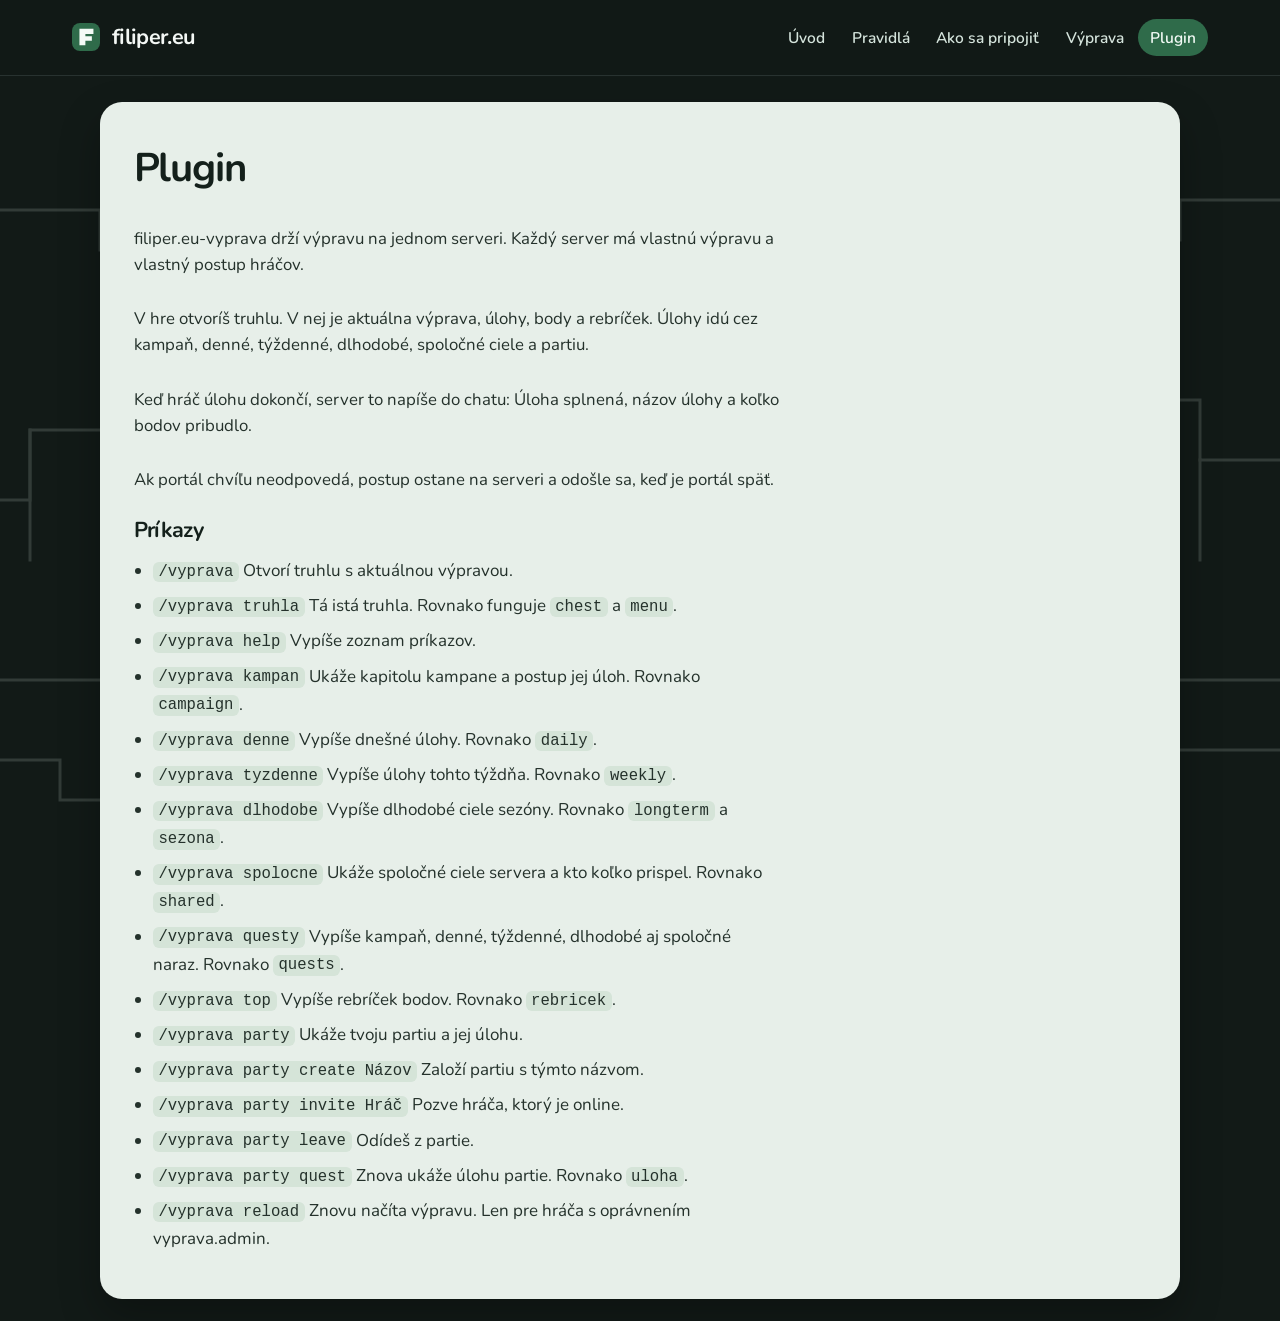
==== plugin.html @ 0d6fbd16 "Explain the expedition plugin and publish its real commands. The usage page is plugin.html so /plugi" ====
<!DOCTYPE html>
<html lang="sk">
<head>
  <meta charset="utf-8">
  <meta name="viewport" content="width=device-width, initial-scale=1">
  <title>Plugin · filiper.eu</title>
  <link rel="icon" href="/favicon.svg" type="image/svg+xml">
  <link rel="stylesheet" href="/style.css">
</head>
<body>
  <header>
    <a class="brand" href="/">filiper.eu</a>
    <nav>
      <a href="/">Úvod</a>
      <a href="/pravidla.html">Pravidlá</a>
      <a href="/pripojenie.html">Ako sa pripojiť</a>
      <a href="https://vyprava.filiper.eu">Výprava</a>
      <a class="active" href="/plugin" aria-current="page">Plugin</a>
    </nav>
  </header>
  <main class="sheet">
    <h1>Plugin</h1>
    <p>filiper.eu-vyprava drží výpravu na jednom serveri. Každý server má vlastnú výpravu a vlastný postup hráčov.</p>
    <p>V hre otvoríš truhlu. V nej je aktuálna výprava, úlohy, body a rebríček. Úlohy idú cez kampaň, denné, týždenné, dlhodobé, spoločné ciele a partiu.</p>
    <p>Keď hráč úlohu dokončí, server to napíše do chatu: Úloha splnená, názov úlohy a koľko bodov pribudlo.</p>
    <p>Ak portál chvíľu neodpovedá, postup ostane na serveri a odošle sa, keď je portál späť.</p>
    <h2>Príkazy</h2>
    <ul>
      <li><code>/vyprava</code> Otvorí truhlu s aktuálnou výpravou.</li>
      <li><code>/vyprava truhla</code> Tá istá truhla. Rovnako funguje <code>chest</code> a <code>menu</code>.</li>
      <li><code>/vyprava help</code> Vypíše zoznam príkazov.</li>
      <li><code>/vyprava kampan</code> Ukáže kapitolu kampane a postup jej úloh. Rovnako <code>campaign</code>.</li>
      <li><code>/vyprava denne</code> Vypíše dnešné úlohy. Rovnako <code>daily</code>.</li>
      <li><code>/vyprava tyzdenne</code> Vypíše úlohy tohto týždňa. Rovnako <code>weekly</code>.</li>
      <li><code>/vyprava dlhodobe</code> Vypíše dlhodobé ciele sezóny. Rovnako <code>longterm</code> a <code>sezona</code>.</li>
      <li><code>/vyprava spolocne</code> Ukáže spoločné ciele servera a kto koľko prispel. Rovnako <code>shared</code>.</li>
      <li><code>/vyprava questy</code> Vypíše kampaň, denné, týždenné, dlhodobé aj spoločné naraz. Rovnako <code>quests</code>.</li>
      <li><code>/vyprava top</code> Vypíše rebríček bodov. Rovnako <code>rebricek</code>.</li>
      <li><code>/vyprava party</code> Ukáže tvoju partiu a jej úlohu.</li>
      <li><code>/vyprava party create Názov</code> Založí partiu s týmto názvom.</li>
      <li><code>/vyprava party invite Hráč</code> Pozve hráča, ktorý je online.</li>
      <li><code>/vyprava party leave</code> Odídeš z partie.</li>
      <li><code>/vyprava party quest</code> Znova ukáže úlohu partie. Rovnako <code>uloha</code>.</li>
      <li><code>/vyprava reload</code> Znovu načíta výpravu. Len pre hráča s oprávnením vyprava.admin.</li>
    </ul>
  </main>
</body>
</html>
---- style.css ----
@import url("https://fonts.googleapis.com/css2?family=Nunito:ital,wght@0,400;0,500;0,600;0,700;0,800&display=swap");

:root { color-scheme: dark; }
* { box-sizing: border-box; }
body {
  margin: 0;
  min-height: 100vh;
  font-family: "Nunito", "Segoe UI", sans-serif;
  font-size: 17px;
  line-height: 1.5;
  color: #e7eee9;
  background: #121a17;
}
body::before {
  content: "";
  position: fixed;
  inset: 0;
  z-index: 0;
  pointer-events: none;
  background: url("/bg-outline.svg") center / cover no-repeat;
  opacity: 0.16;
}
header,
main { position: relative; z-index: 1; }
header {
  min-height: 76px;
  display: flex;
  justify-content: space-between;
  align-items: center;
  gap: 1rem 1.5rem;
  flex-wrap: wrap;
  padding: 0.8rem 1.25rem;
  border-bottom: 1px solid rgba(215, 235, 225, 0.12);
  background: rgba(18, 26, 23, 0.88);
}
.brand {
  display: inline-flex;
  align-items: center;
  gap: 12px;
  color: #f3f7f4;
  font-size: 1.35rem;
  letter-spacing: -0.03em;
  font-weight: 700;
  text-decoration: none;
}
.brand::before {
  content: "";
  width: 28px;
  height: 28px;
  flex: none;
  border-radius: 8px;
  background: #2f6b4a url("/favicon.svg") center / cover no-repeat;
}
.brand b { font-weight: 800; }
.brand span { color: #a9bdb3; font-weight: 600; }
nav { display: flex; flex-wrap: wrap; gap: 0.15rem; align-items: center; }
nav a {
  color: #d5e4dc;
  text-decoration: none;
  font-size: 0.97rem;
  font-weight: 600;
  padding: 0.45rem 0.75rem;
  border-radius: 999px;
}
nav a:hover { background: rgba(47, 107, 74, 0.35); }
nav a.active,
nav a[aria-current="page"] { color: #f4fbf7; background: #2f6b4a; }
main {
  width: min(1080px, calc(100% - 2.5rem));
  margin: 0 auto;
  padding: 3rem 0 4rem;
}
h1, h2 {
  font-family: "Nunito", "Segoe UI", sans-serif;
  font-weight: 700;
  letter-spacing: -0.03em;
  color: #f4f8f5;
}
h1 { margin: 0 0 1.75rem; font-size: clamp(2rem, 4vw, 2.5rem); }
.hero {
  display: block;
  width: 100%;
  height: auto;
  aspect-ratio: 8 / 3;
  object-fit: cover;
  margin: 0 0 1.5rem;
  border-radius: 18px;
  border: 1px solid rgba(215, 235, 225, 0.14);
}
main.sheet {
  background: #e7efe9;
  color: #1c2822;
  border-radius: 22px;
  padding: 2.3rem 2.1rem 2.5rem;
  margin-top: 1.6rem;
  margin-bottom: 2.4rem;
  box-shadow: 0 18px 40px rgba(0, 0, 0, 0.28);
}
main.sheet h1,
main.sheet h2 { color: #14201b; }
main.sheet p,
main.sheet li,
main.sheet ul { color: #24312b; }
main.sheet a { color: #2f6b4a; }
main > p.invite { margin: 0 0 1.35rem; max-width: 40rem; }
main > h1 + p.invite { margin-top: -0.85rem; }
main.sheet code {
  font-family: "Cascadia Mono", ui-monospace, monospace;
  font-size: 0.92em;
  background: #d5e4d8;
  padding: 0.08rem 0.35rem;
  border-radius: 6px;
}
main.sheet pre {
  margin: 0.45rem 0 1rem;
  padding: 0.65rem 0.85rem;
  border-radius: 10px;
  background: #d5e4d8;
  color: #14201b;
  font-family: "Cascadia Mono", ui-monospace, monospace;
  font-size: 0.95rem;
  overflow-x: auto;
}
main.sheet h2 { margin-top: 1.35rem; font-size: 1.35rem; }
h2 { margin: 0 0 0.65rem; font-size: 1.85rem; }
.grid { display: grid; gap: 1.25rem; }
.card {
  background: #1c2823;
  border: 1px solid rgba(215, 235, 225, 0.12);
  border-radius: 18px;
  padding: 1.35rem 1.5rem 1.1rem;
  box-shadow: 0 10px 30px rgba(0, 0, 0, 0.18);
}
.card-top {
  display: flex;
  justify-content: space-between;
  align-items: center;
  gap: 0.75rem;
  margin-bottom: 0.85rem;
}
.kicker {
  margin: 0;
  letter-spacing: 0.08em;
  text-transform: uppercase;
  font-size: 0.78rem;
  color: #a9bdb3;
  font-weight: 700;
}
.live {
  display: inline-flex;
  align-items: center;
  gap: 0.45rem;
  margin: 0;
  color: #8fceb0;
  font-size: 0.82rem;
  font-weight: 700;
}
.dot {
  width: 8px;
  height: 8px;
  border-radius: 50%;
  background: #2f6b4a;
  box-shadow: 0 0 0 4px rgba(47, 107, 74, 0.28);
}
.pill {
  display: inline-block;
  margin: 0 0 0.4rem;
  padding: 0.25rem 0.65rem;
  border-radius: 999px;
  background: #24332d;
  color: #d5e4dc;
  font-size: 0.82rem;
  font-weight: 700;
}
.quest {
  display: flex;
  justify-content: space-between;
  align-items: baseline;
  gap: 1rem;
  padding: 0.7rem 0;
  border-top: 1px solid rgba(215, 235, 225, 0.1);
  font-size: 1rem;
}
.quest b {
  font-weight: 700;
  font-variant-numeric: tabular-nums;
  color: #8fceb0;
  font-size: 0.88rem;
}
.rows { list-style: none; margin: 0.35rem 0 0; padding: 0; }
.row {
  display: grid;
  grid-template-columns: 28px 1fr auto;
  gap: 0.75rem;
  align-items: center;
  padding: 0.75rem 0.65rem;
  border-radius: 12px;
}
.row.top { background: rgba(47, 107, 74, 0.28); }
.rank {
  width: 28px;
  height: 28px;
  border-radius: 50%;
  display: grid;
  place-items: center;
  background: #24332d;
  color: #d5e4dc;
  font-size: 0.82rem;
  font-weight: 700;
}
.row.top .rank { background: #2f6b4a; color: #f4fbf7; }
.name { font-size: 1.03rem; font-weight: 700; }
.score {
  font-size: 0.82rem;
  font-weight: 700;
  color: #a9bdb3;
  font-variant-numeric: tabular-nums;
}
.note, main > p {
  margin: 1.75rem 0 0;
  max-width: 42rem;
  font-size: 1.05rem;
  line-height: 1.55;
  color: #d5e4dc;
}
.note a, main a { color: #2f6b4a; font-weight: 700; }
.blurb, .fallback {
  margin: 0.15rem 0 0.35rem;
  color: #a9bdb3;
  font-size: 0.98rem;
  line-height: 1.5;
}
.blurb { color: #d5e4dc; }
main ul { margin: 0; padding-left: 1.2rem; max-width: 40rem; line-height: 1.6; color: #d5e4dc; }
main li { margin: 0.45rem 0; }
@media (min-width: 800px) {
  header { padding: 0 4.5rem; }
  .grid { grid-template-columns: 1.15fr 0.85fr; align-items: stretch; }
}
@media (max-width: 640px) {
  .card-top { align-items: flex-start; }
}
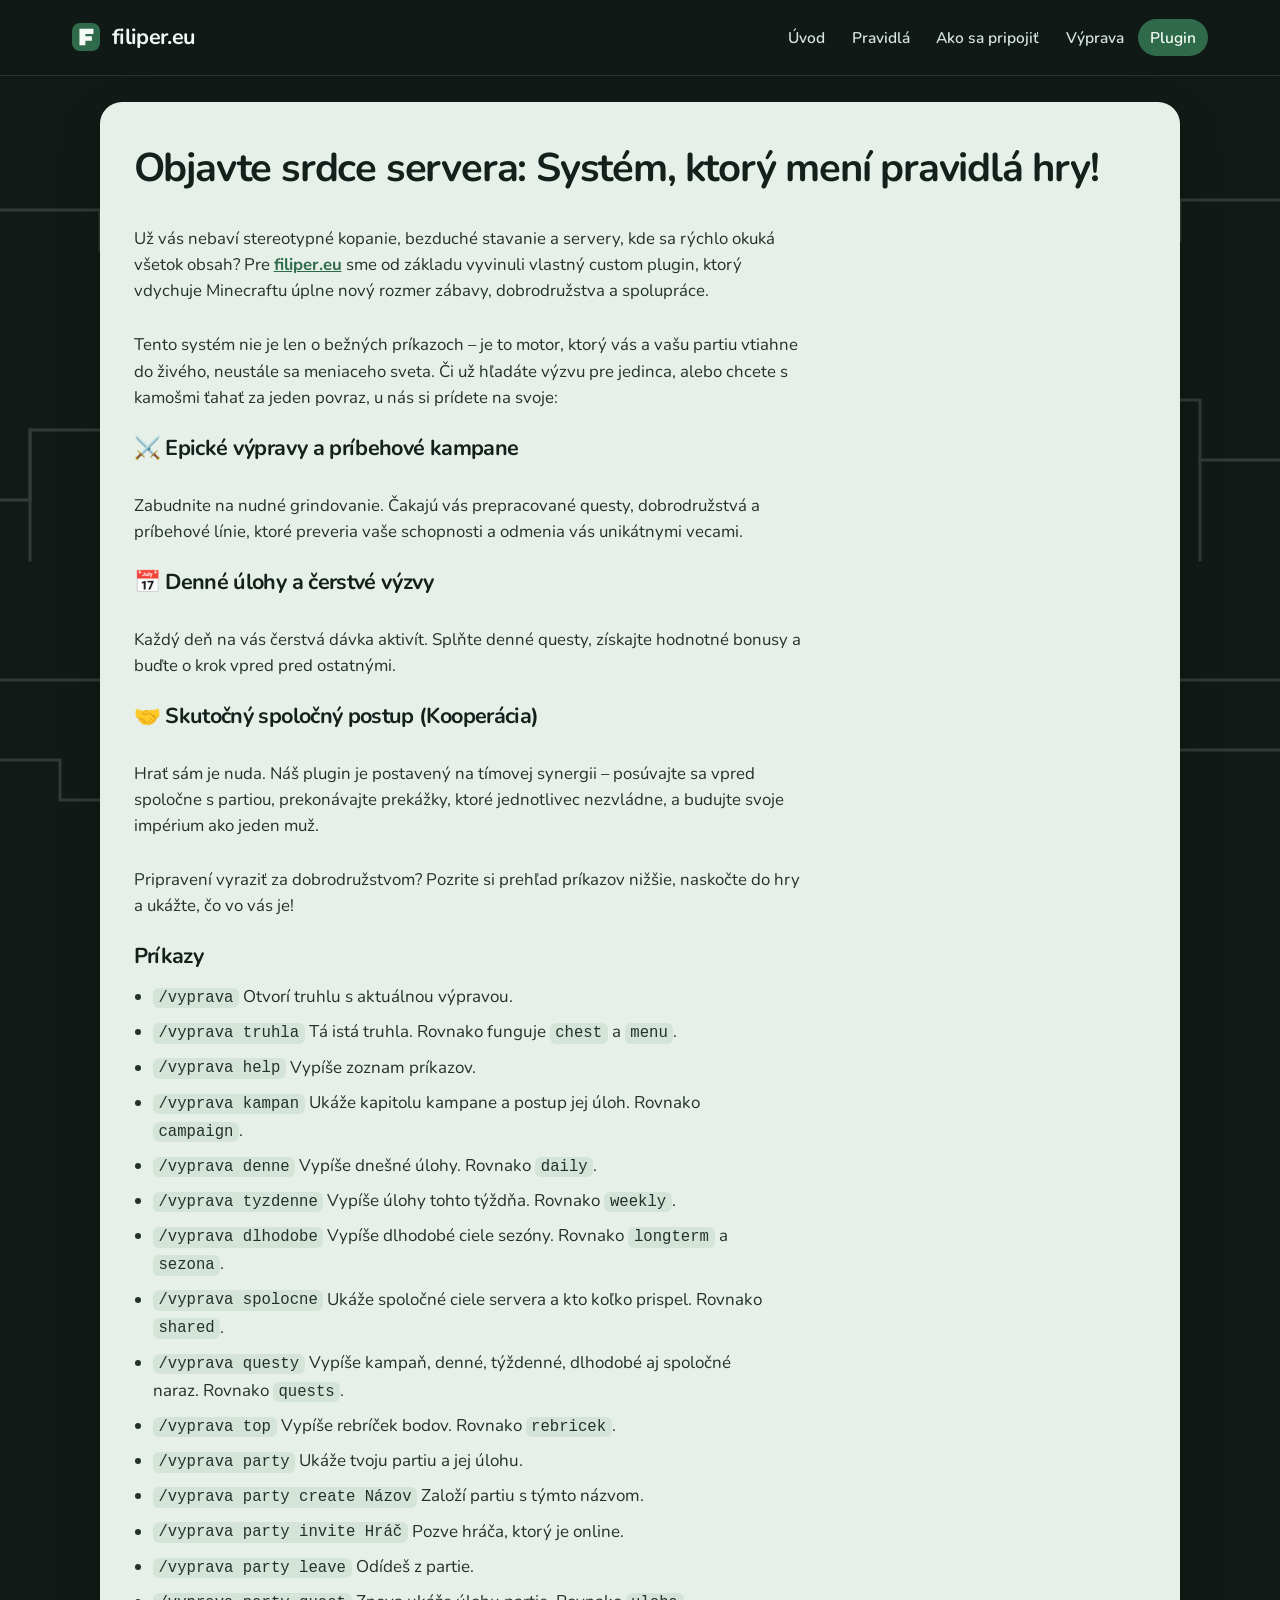
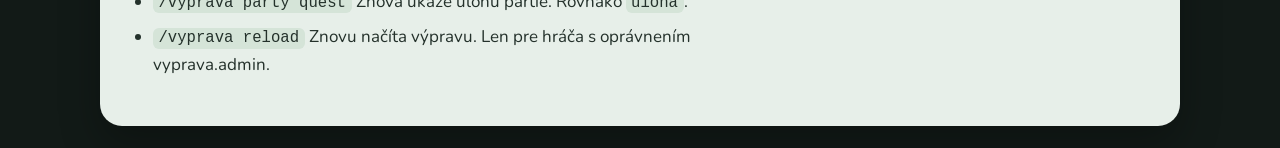
==== commit 2b157b5d: "Replace the plugin page introduction with the new copy. The command list stays, and filiper.eu in th" ====
--- a/plugin.html
+++ b/plugin.html
@@ -19,11 +19,16 @@
     </nav>
   </header>
   <main class="sheet">
-    <h1>Plugin</h1>
-    <p>filiper.eu-vyprava drží výpravu na jednom serveri. Každý server má vlastnú výpravu a vlastný postup hráčov.</p>
-    <p>V hre otvoríš truhlu. V nej je aktuálna výprava, úlohy, body a rebríček. Úlohy idú cez kampaň, denné, týždenné, dlhodobé, spoločné ciele a partiu.</p>
-    <p>Keď hráč úlohu dokončí, server to napíše do chatu: Úloha splnená, názov úlohy a koľko bodov pribudlo.</p>
-    <p>Ak portál chvíľu neodpovedá, postup ostane na serveri a odošle sa, keď je portál späť.</p>
+    <h1>Objavte srdce servera: Systém, ktorý mení pravidlá hry!</h1>
+    <p>Už vás nebaví stereotypné kopanie, bezduché stavanie a servery, kde sa rýchlo okuká všetok obsah? Pre <a href="/">filiper.eu</a> sme od základu vyvinuli vlastný custom plugin, ktorý vdychuje Minecraftu úplne nový rozmer zábavy, dobrodružstva a spolupráce.</p>
+    <p>Tento systém nie je len o bežných príkazoch – je to motor, ktorý vás a vašu partiu vtiahne do živého, neustále sa meniaceho sveta. Či už hľadáte výzvu pre jedinca, alebo chcete s kamošmi ťahať za jeden povraz, u nás si prídete na svoje:</p>
+    <h2>⚔️ Epické výpravy a príbehové kampane</h2>
+    <p>Zabudnite na nudné grindovanie. Čakajú vás prepracované questy, dobrodružstvá a príbehové línie, ktoré preveria vaše schopnosti a odmenia vás unikátnymi vecami.</p>
+    <h2>📅 Denné úlohy a čerstvé výzvy</h2>
+    <p>Každý deň na vás čerstvá dávka aktivít. Splňte denné questy, získajte hodnotné bonusy a buďte o krok vpred pred ostatnými.</p>
+    <h2>🤝 Skutočný spoločný postup (Kooperácia)</h2>
+    <p>Hrať sám je nuda. Náš plugin je postavený na tímovej synergii – posúvajte sa vpred spoločne s partiou, prekonávajte prekážky, ktoré jednotlivec nezvládne, a budujte svoje impérium ako jeden muž.</p>
+    <p>Pripravení vyraziť za dobrodružstvom? Pozrite si prehľad príkazov nižšie, naskočte do hry a ukážte, čo vo vás je!</p>
     <h2>Príkazy</h2>
     <ul>
       <li><code>/vyprava</code> Otvorí truhlu s aktuálnou výpravou.</li>
--- a/style.css
+++ b/style.css
@@ -102,8 +102,17 @@
 main.sheet li,
 main.sheet ul { color: #24312b; }
 main.sheet a { color: #2f6b4a; }
-main > p.invite { margin: 0 0 1.35rem; max-width: 40rem; }
-main > h1 + p.invite { margin-top: -0.85rem; }
+main > p.invite {
+  max-width: none;
+  margin: 0 0 1.6rem;
+  padding: 0.15rem 0 0.9rem;
+  background: #121a17;
+  font-size: 1.05rem;
+  font-weight: 400;
+  line-height: 1.65;
+  color: #c5d4cc;
+}
+main > p.invite a { font-weight: 400; }
 main.sheet code {
   font-family: "Cascadia Mono", ui-monospace, monospace;
   font-size: 0.92em;
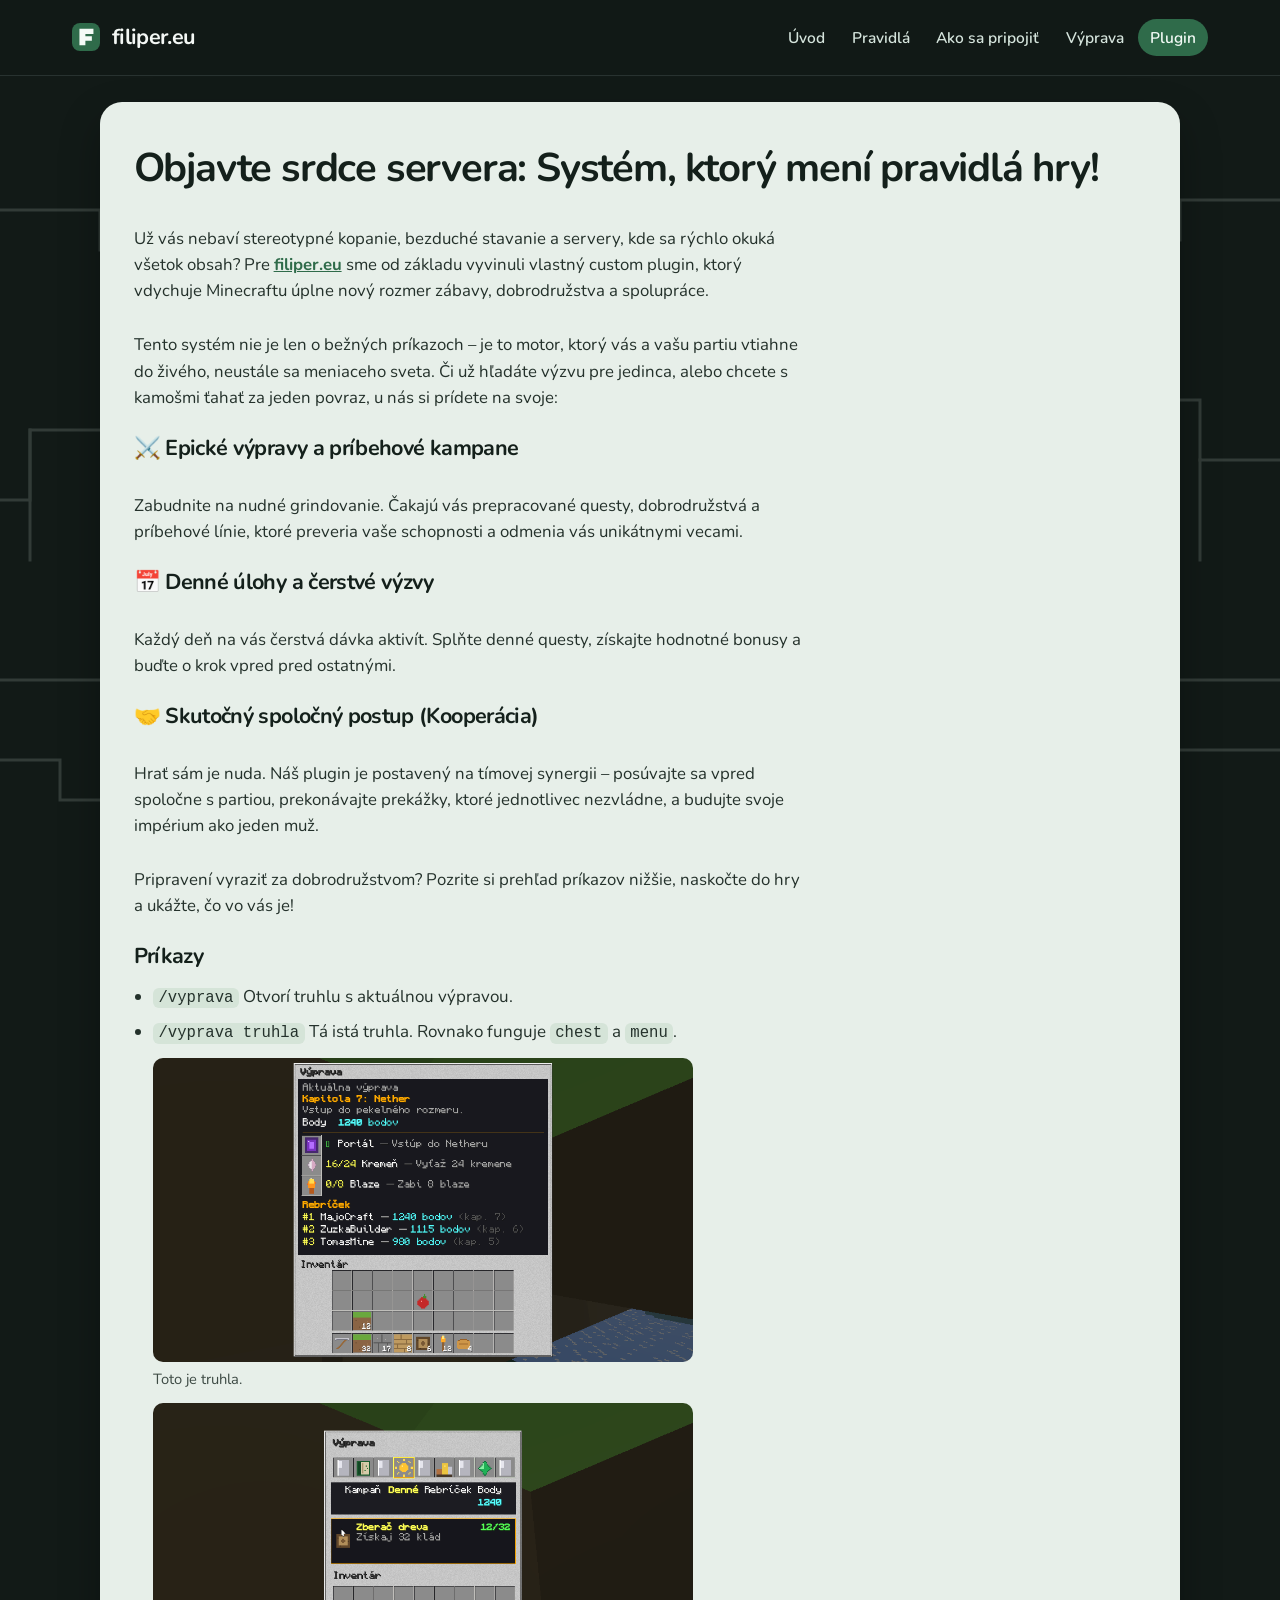
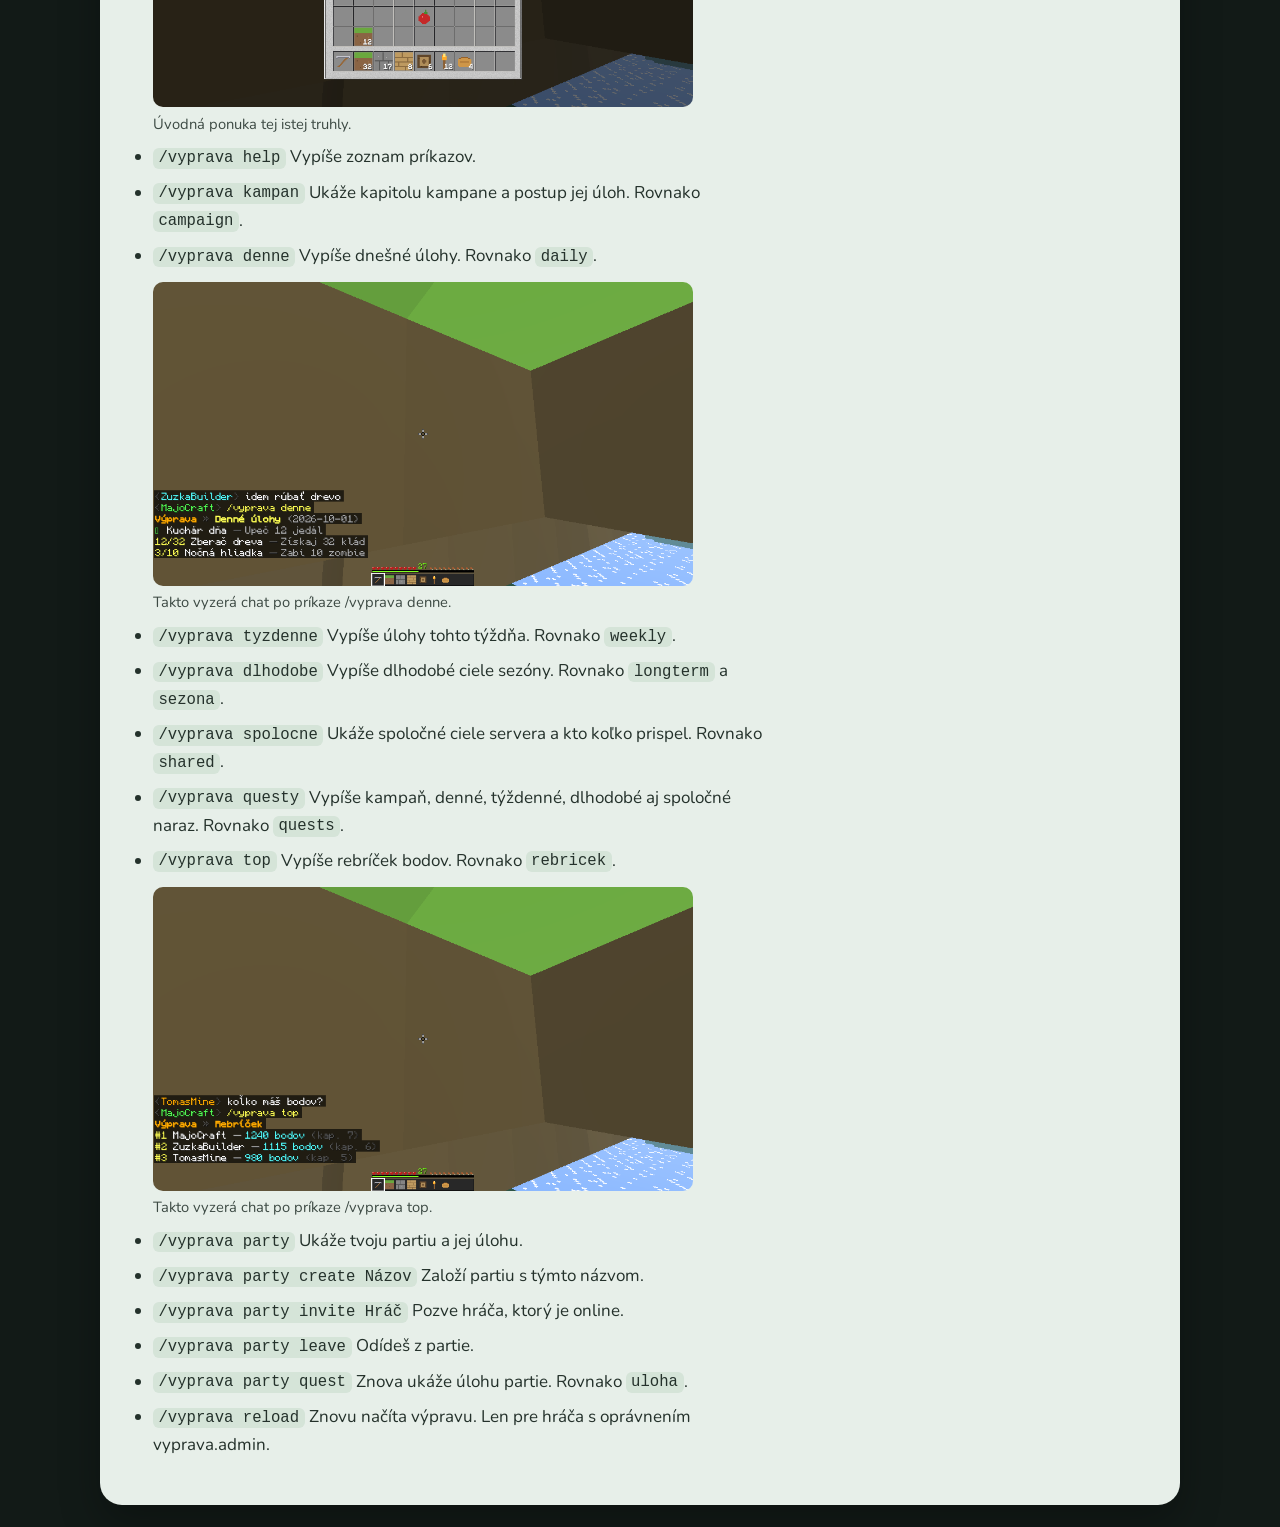
==== commit 9eeae5ab: "Show in-game chest shots on the plugin page and publish the rules. The chest, its menu, and the dail" ====
--- a/plugin.html
+++ b/plugin.html
@@ -32,15 +32,34 @@
     <h2>Príkazy</h2>
     <ul>
       <li><code>/vyprava</code> Otvorí truhlu s aktuálnou výpravou.</li>
-      <li><code>/vyprava truhla</code> Tá istá truhla. Rovnako funguje <code>chest</code> a <code>menu</code>.</li>
+      <li><code>/vyprava truhla</code> Tá istá truhla. Rovnako funguje <code>chest</code> a <code>menu</code>.
+        <figure class="shot">
+          <img src="/truhla.png" alt="Truhla výpravy v hre">
+          <figcaption>Toto je truhla.</figcaption>
+        </figure>
+        <figure class="shot">
+          <img src="/truhla-menu.png" alt="Úvodná ponuka truhly v hre">
+          <figcaption>Úvodná ponuka tej istej truhly.</figcaption>
+        </figure>
+      </li>
       <li><code>/vyprava help</code> Vypíše zoznam príkazov.</li>
       <li><code>/vyprava kampan</code> Ukáže kapitolu kampane a postup jej úloh. Rovnako <code>campaign</code>.</li>
-      <li><code>/vyprava denne</code> Vypíše dnešné úlohy. Rovnako <code>daily</code>.</li>
+      <li><code>/vyprava denne</code> Vypíše dnešné úlohy. Rovnako <code>daily</code>.
+        <figure class="shot">
+          <img src="/vyprava-denne.png" alt="Chat s dennými úlohami">
+          <figcaption>Takto vyzerá chat po príkaze /vyprava denne.</figcaption>
+        </figure>
+      </li>
       <li><code>/vyprava tyzdenne</code> Vypíše úlohy tohto týždňa. Rovnako <code>weekly</code>.</li>
       <li><code>/vyprava dlhodobe</code> Vypíše dlhodobé ciele sezóny. Rovnako <code>longterm</code> a <code>sezona</code>.</li>
       <li><code>/vyprava spolocne</code> Ukáže spoločné ciele servera a kto koľko prispel. Rovnako <code>shared</code>.</li>
       <li><code>/vyprava questy</code> Vypíše kampaň, denné, týždenné, dlhodobé aj spoločné naraz. Rovnako <code>quests</code>.</li>
-      <li><code>/vyprava top</code> Vypíše rebríček bodov. Rovnako <code>rebricek</code>.</li>
+      <li><code>/vyprava top</code> Vypíše rebríček bodov. Rovnako <code>rebricek</code>.
+        <figure class="shot">
+          <img src="/vyprava-top.png" alt="Chat s rebríčkom">
+          <figcaption>Takto vyzerá chat po príkaze /vyprava top.</figcaption>
+        </figure>
+      </li>
       <li><code>/vyprava party</code> Ukáže tvoju partiu a jej úlohu.</li>
       <li><code>/vyprava party create Názov</code> Založí partiu s týmto názvom.</li>
       <li><code>/vyprava party invite Hráč</code> Pozve hráča, ktorý je online.</li>
--- a/style.css
+++ b/style.css
@@ -113,6 +113,18 @@
   color: #c5d4cc;
 }
 main > p.invite a { font-weight: 400; }
+main.sheet figure.shot { margin: 0.75rem 0 0.15rem; }
+main.sheet figure.shot img {
+  display: block;
+  max-width: min(100%, 540px);
+  height: auto;
+  border-radius: 10px;
+}
+main.sheet figcaption {
+  margin-top: 0.35rem;
+  font-size: 0.92rem;
+  color: #3d4a44;
+}
 main.sheet code {
   font-family: "Cascadia Mono", ui-monospace, monospace;
   font-size: 0.92em;
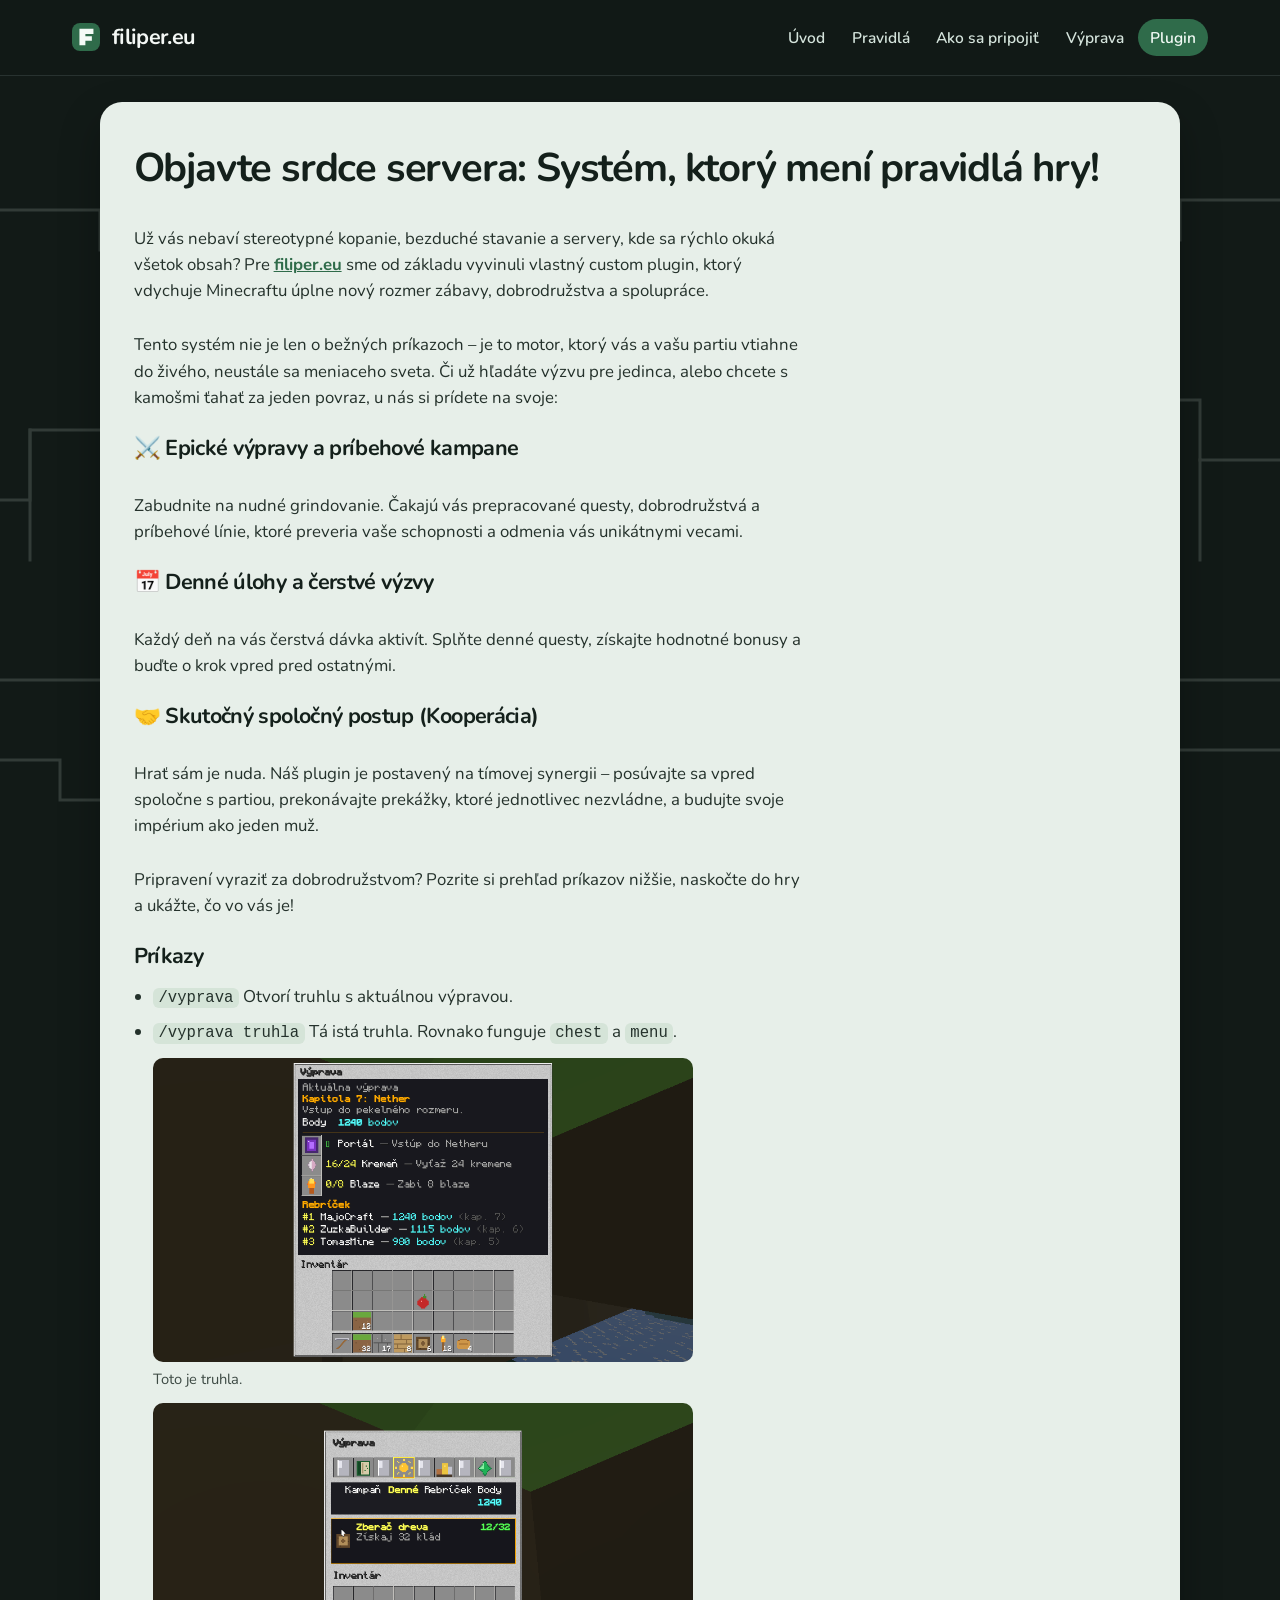
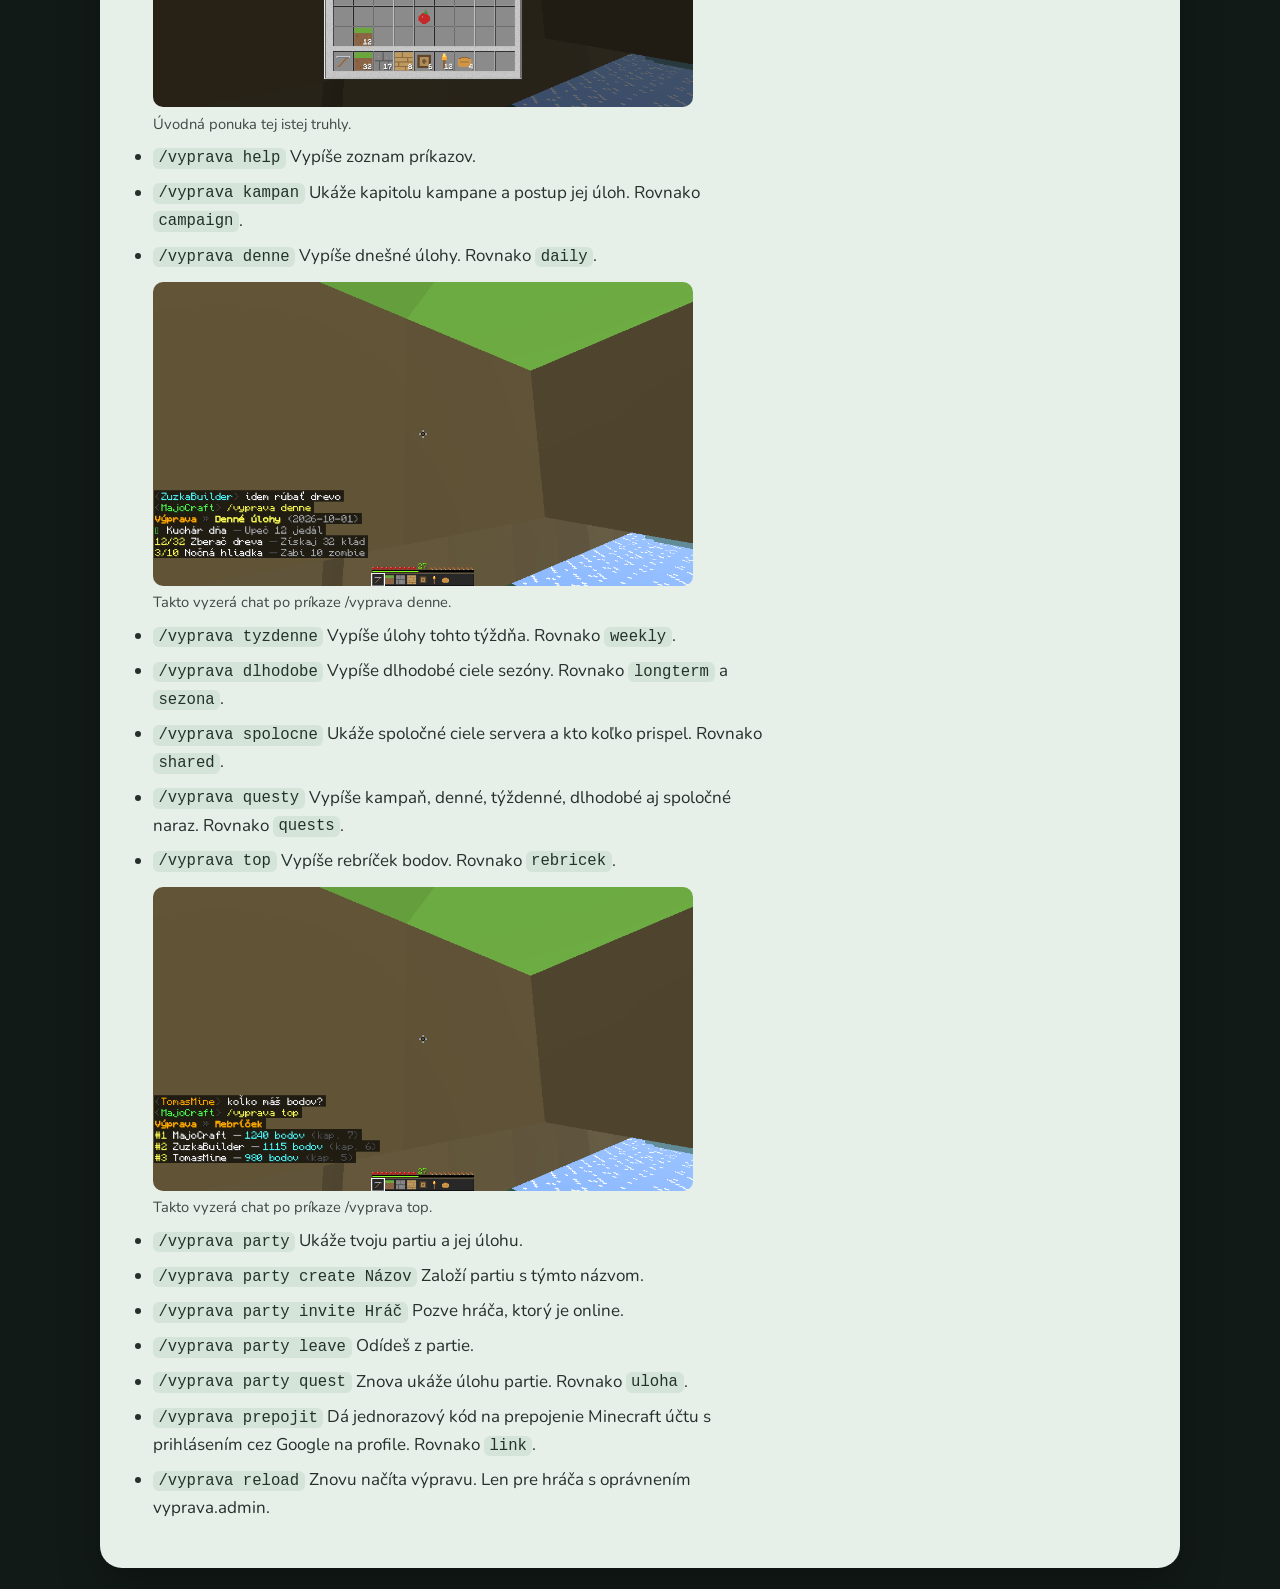
==== commit c8dba634: "Show the server port and link leaderboard names to profiles. The homepage hero uses mc.filiper.eu:25" ====
--- a/plugin.html
+++ b/plugin.html
@@ -65,6 +65,7 @@
       <li><code>/vyprava party invite Hráč</code> Pozve hráča, ktorý je online.</li>
       <li><code>/vyprava party leave</code> Odídeš z partie.</li>
       <li><code>/vyprava party quest</code> Znova ukáže úlohu partie. Rovnako <code>uloha</code>.</li>
+      <li><code>/vyprava prepojit</code> Dá jednorazový kód na prepojenie Minecraft účtu s prihlásením cez Google na profile. Rovnako <code>link</code>.</li>
       <li><code>/vyprava reload</code> Znovu načíta výpravu. Len pre hráča s oprávnením vyprava.admin.</li>
     </ul>
   </main>
--- a/style.css
+++ b/style.css
@@ -231,6 +231,7 @@
 }
 .row.top .rank { background: #2f6b4a; color: #f4fbf7; }
 .name { font-size: 1.03rem; font-weight: 700; }
+.row .name a { color: inherit; font-weight: inherit; text-decoration-thickness: 1px; text-underline-offset: 0.15em; }
 .score {
   font-size: 0.82rem;
   font-weight: 700;
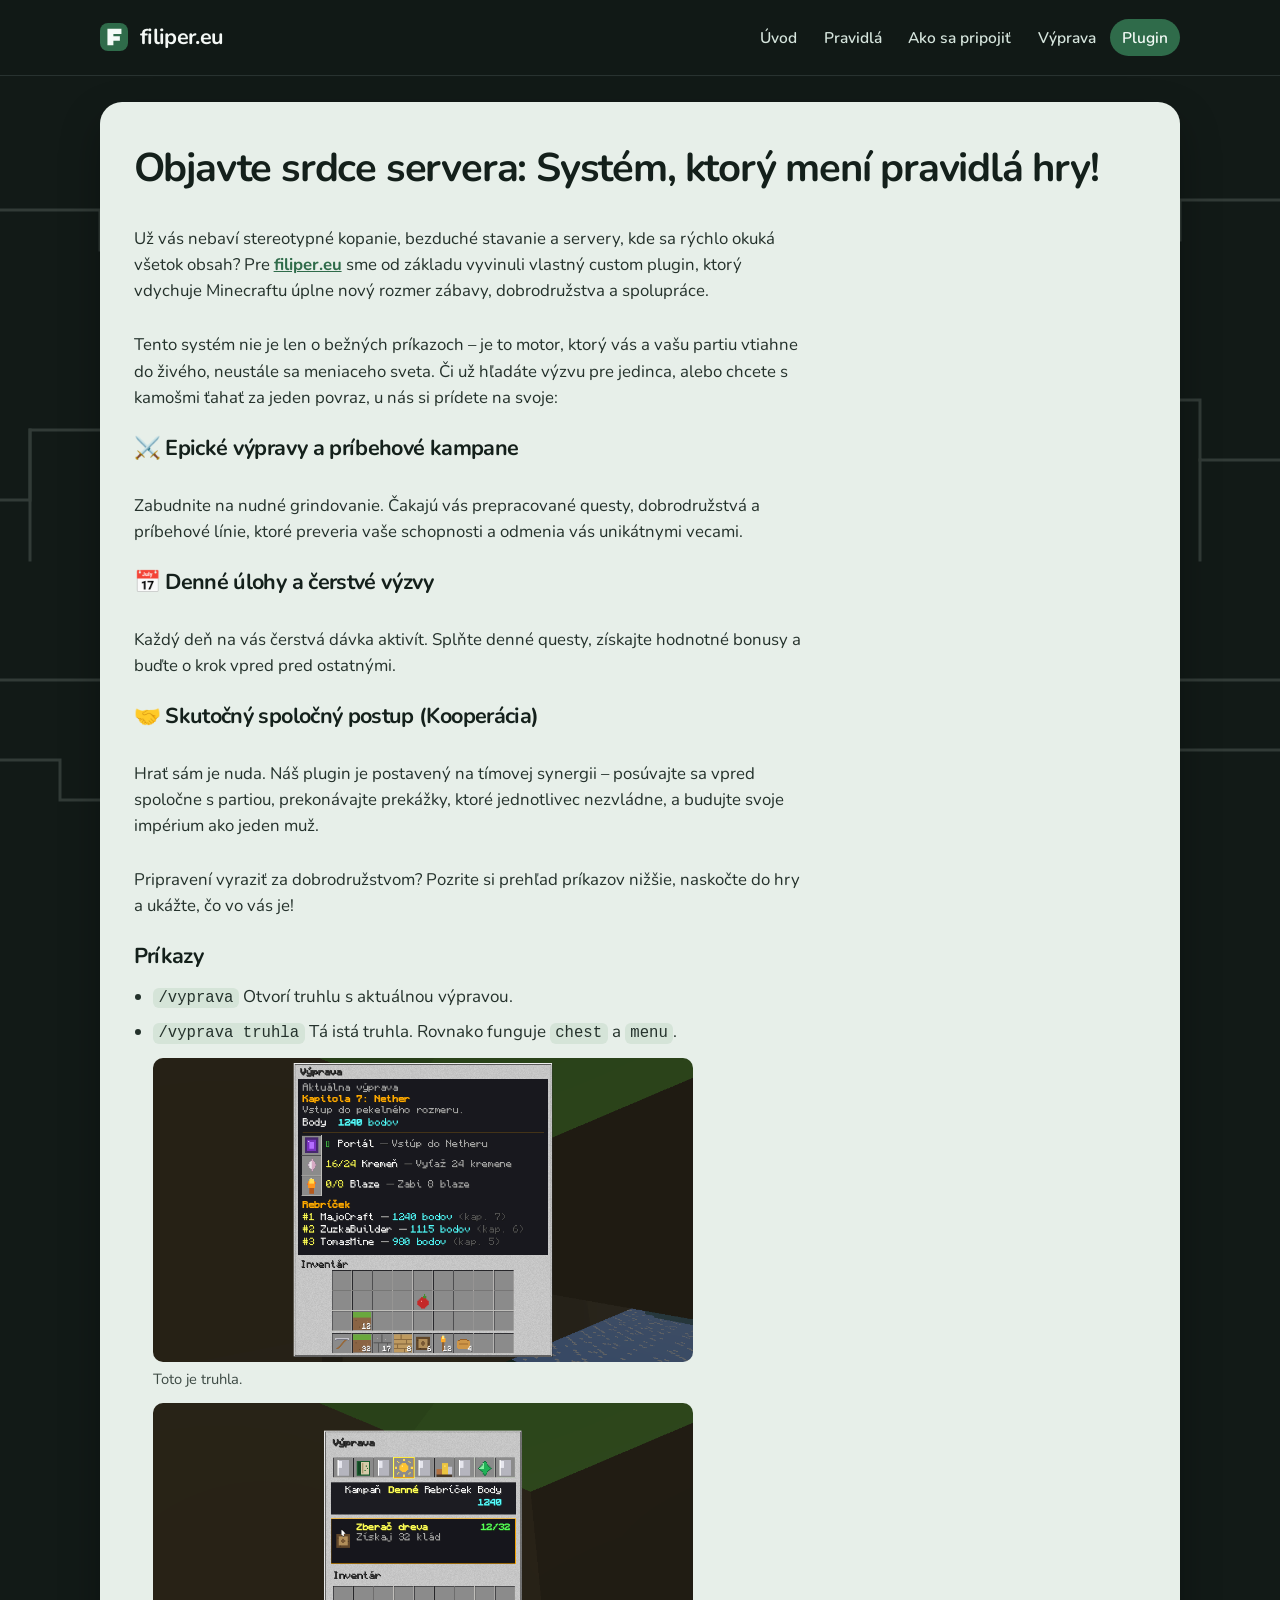
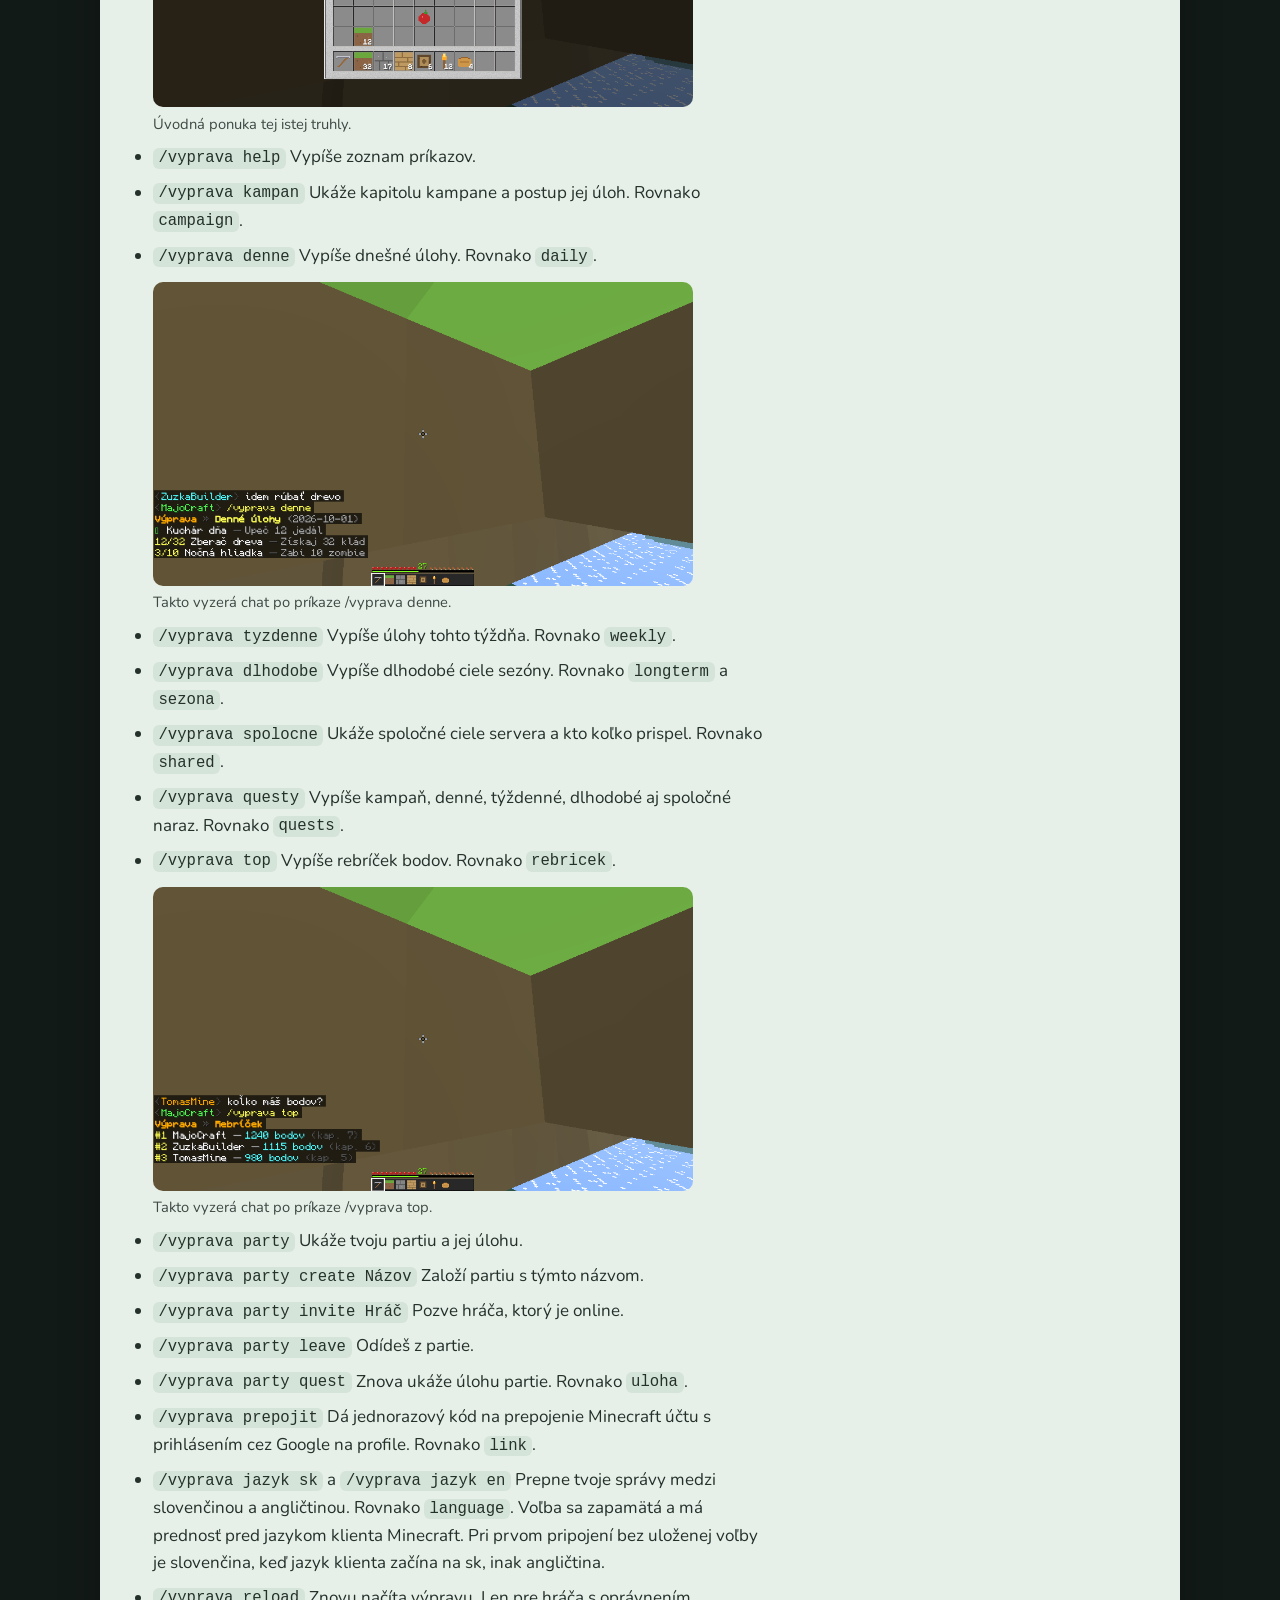
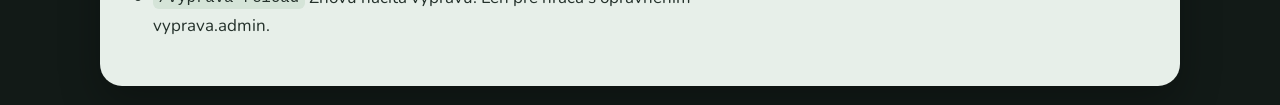
==== commit 006027b4: "Document the player language command on the plugin page." ====
--- a/plugin.html
+++ b/plugin.html
@@ -66,6 +66,7 @@
       <li><code>/vyprava party leave</code> Odídeš z partie.</li>
       <li><code>/vyprava party quest</code> Znova ukáže úlohu partie. Rovnako <code>uloha</code>.</li>
       <li><code>/vyprava prepojit</code> Dá jednorazový kód na prepojenie Minecraft účtu s prihlásením cez Google na profile. Rovnako <code>link</code>.</li>
+      <li><code>/vyprava jazyk sk</code> a <code>/vyprava jazyk en</code> Prepne tvoje správy medzi slovenčinou a angličtinou. Rovnako <code>language</code>. Voľba sa zapamätá a má prednosť pred jazykom klienta Minecraft. Pri prvom pripojení bez uloženej voľby je slovenčina, keď jazyk klienta začína na sk, inak angličtina.</li>
       <li><code>/vyprava reload</code> Znovu načíta výpravu. Len pre hráča s oprávnením vyprava.admin.</li>
     </ul>
   </main>
--- a/style.css
+++ b/style.css
@@ -1,6 +1,10 @@
 @import url("https://fonts.googleapis.com/css2?family=Nunito:ital,wght@0,400;0,500;0,600;0,700;0,800&display=swap");
 
-:root { color-scheme: dark; }
+:root {
+  color-scheme: dark;
+  --content-max: 1080px;
+  --content-gutter: 1.25rem;
+}
 * { box-sizing: border-box; }
 body {
   margin: 0;
@@ -29,7 +33,7 @@
   align-items: center;
   gap: 1rem 1.5rem;
   flex-wrap: wrap;
-  padding: 0.8rem 1.25rem;
+  padding: 0.8rem max(var(--content-gutter), calc((100% - var(--content-max)) / 2));
   border-bottom: 1px solid rgba(215, 235, 225, 0.12);
   background: rgba(18, 26, 23, 0.88);
 }
@@ -66,7 +70,7 @@
 nav a.active,
 nav a[aria-current="page"] { color: #f4fbf7; background: #2f6b4a; }
 main {
-  width: min(1080px, calc(100% - 2.5rem));
+  width: min(var(--content-max), calc(100% - 2 * var(--content-gutter)));
   margin: 0 auto;
   padding: 3rem 0 4rem;
 }
@@ -256,7 +260,6 @@
 main ul { margin: 0; padding-left: 1.2rem; max-width: 40rem; line-height: 1.6; color: #d5e4dc; }
 main li { margin: 0.45rem 0; }
 @media (min-width: 800px) {
-  header { padding: 0 4.5rem; }
   .grid { grid-template-columns: 1.15fr 0.85fr; align-items: stretch; }
 }
 @media (max-width: 640px) {
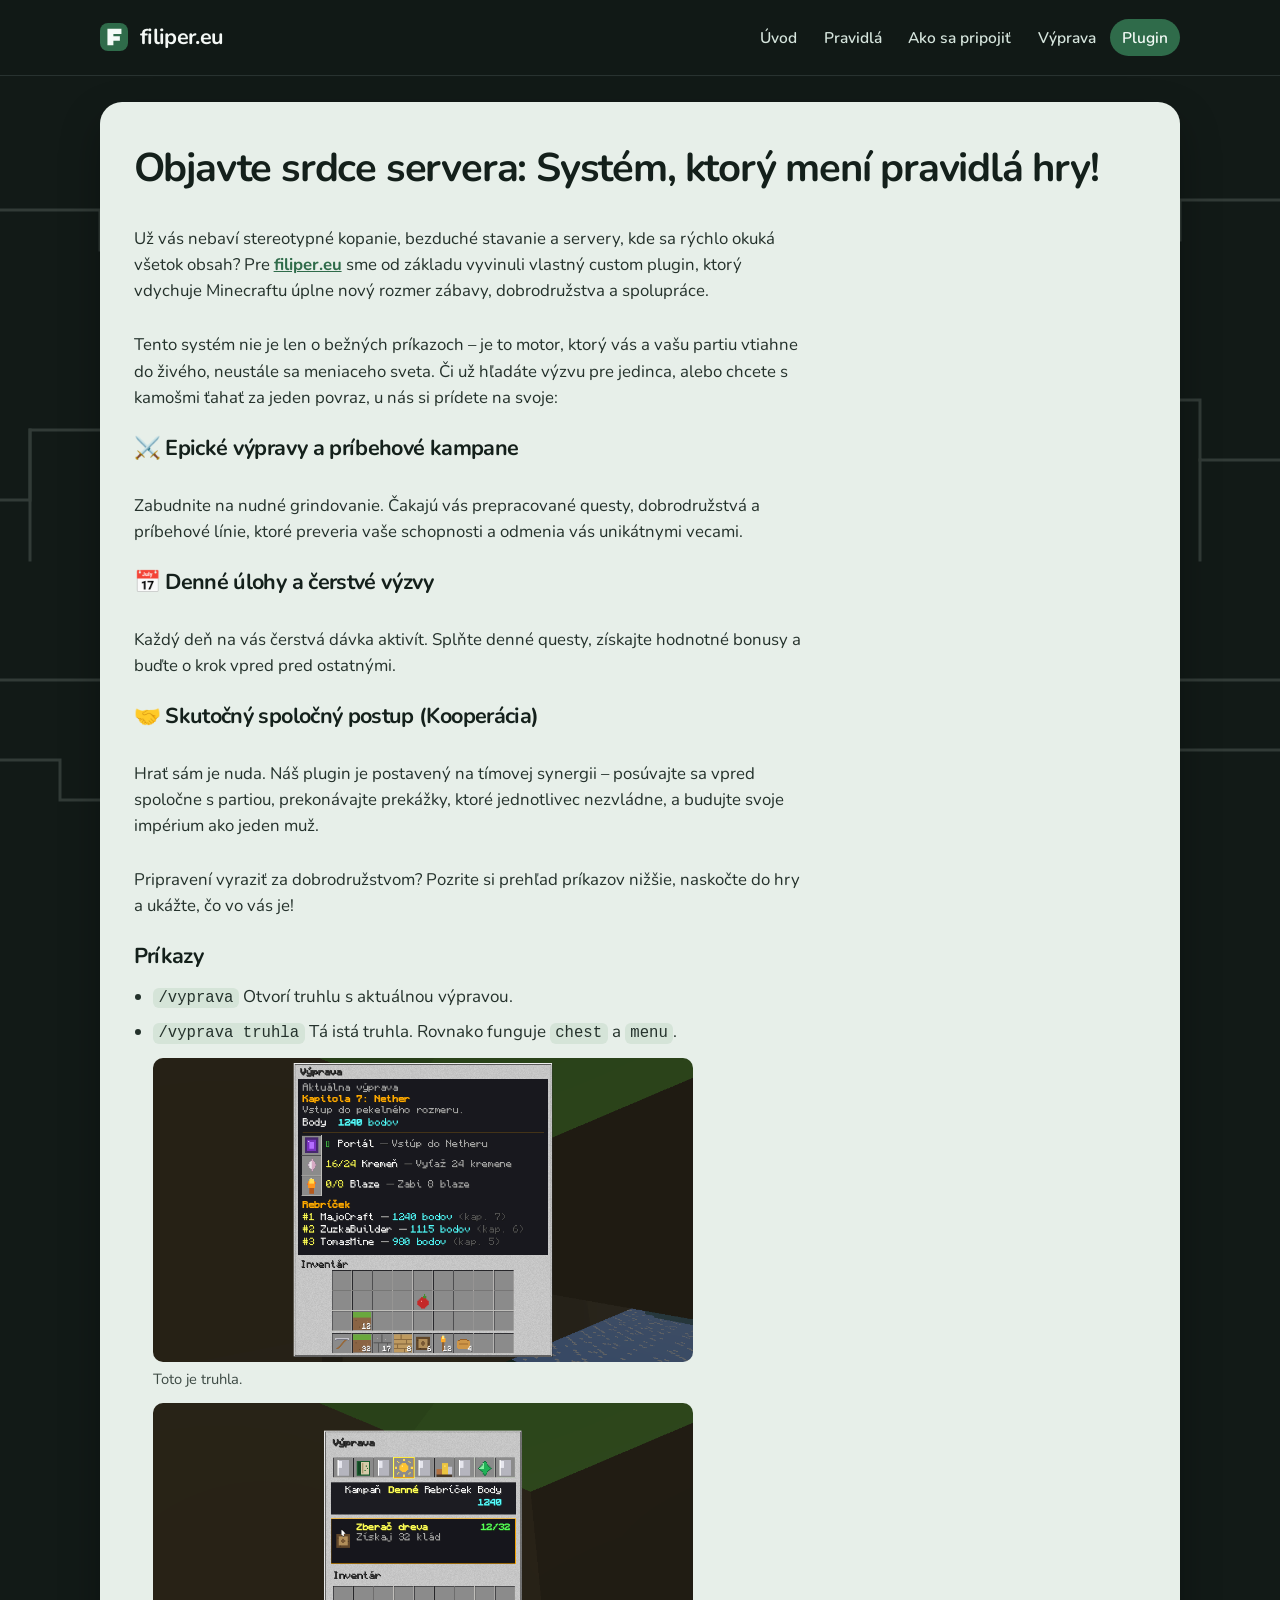
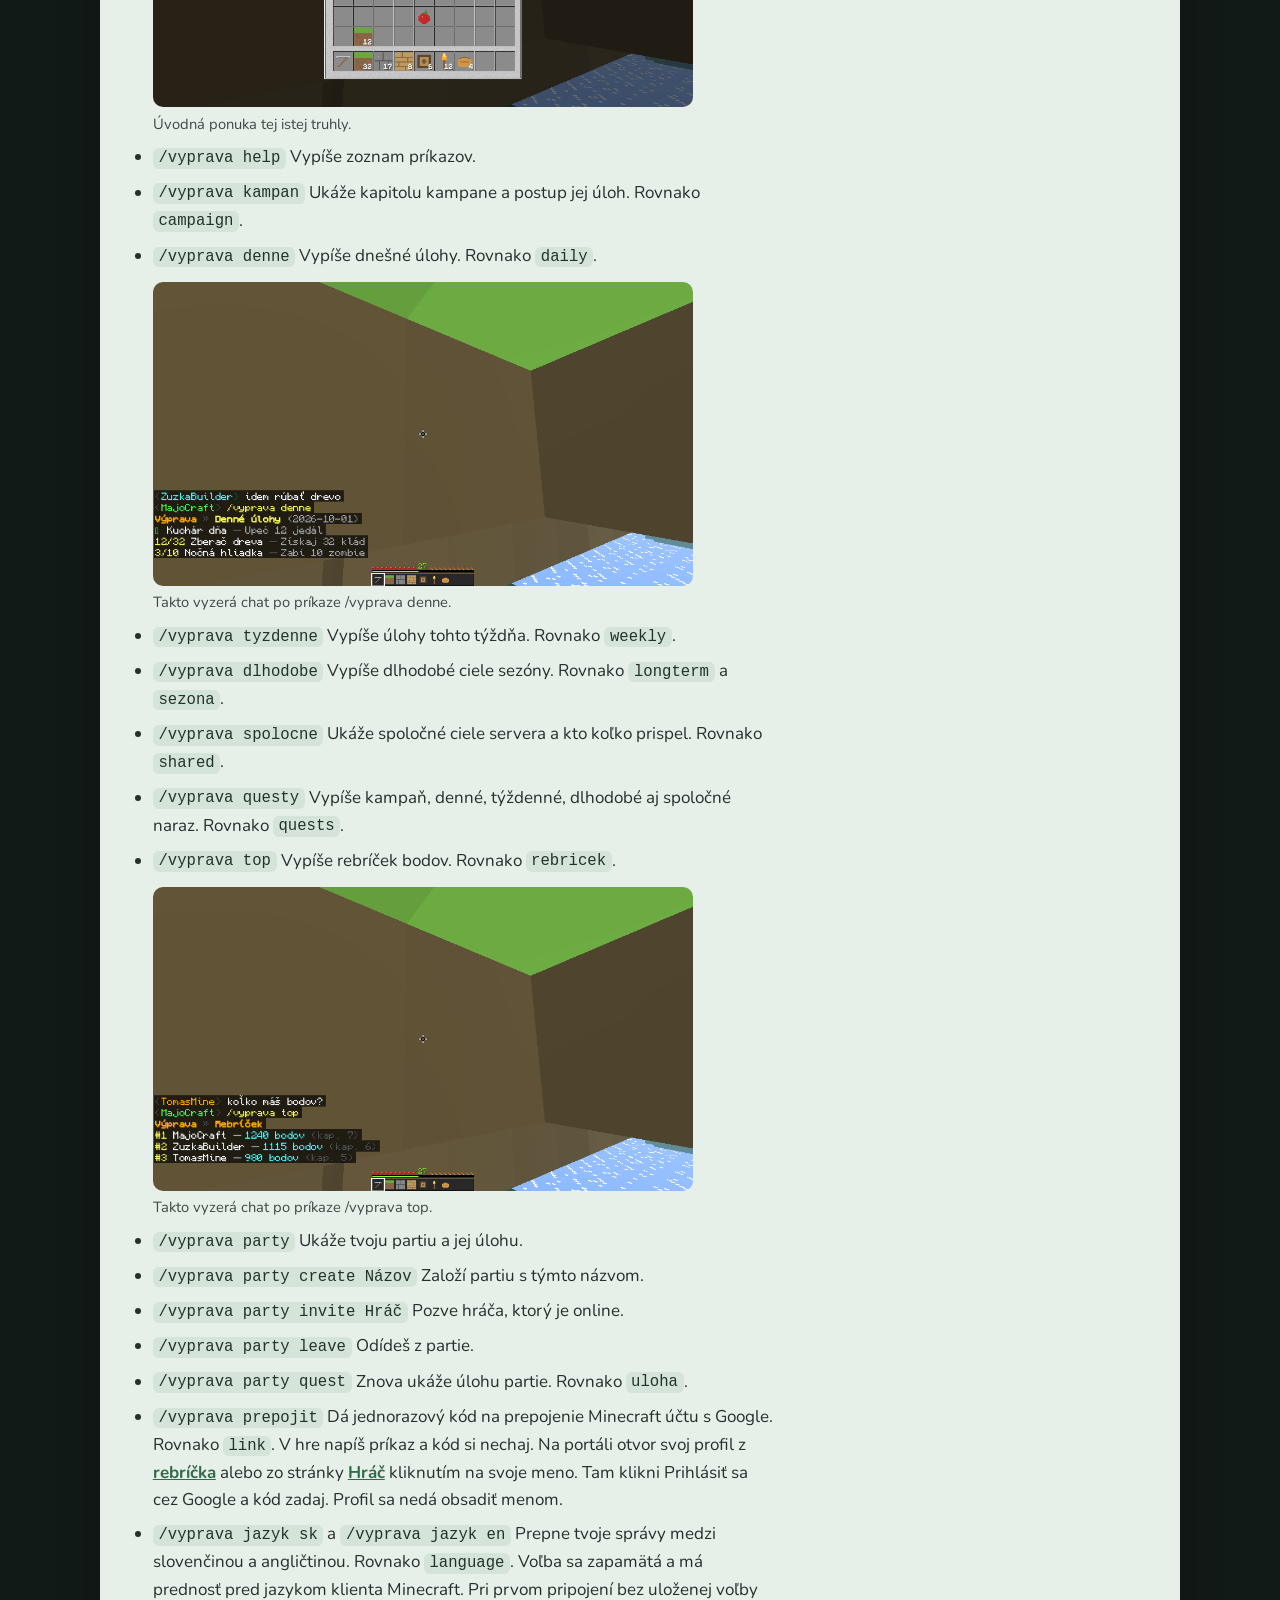
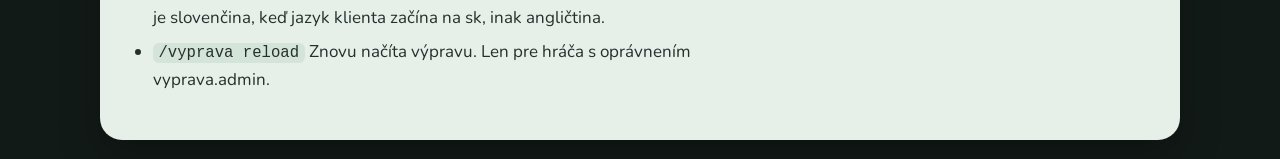
==== commit 6ae76aa9: "Document how a player links a Minecraft account from the profile." ====
--- a/plugin.html
+++ b/plugin.html
@@ -65,7 +65,7 @@
       <li><code>/vyprava party invite Hráč</code> Pozve hráča, ktorý je online.</li>
       <li><code>/vyprava party leave</code> Odídeš z partie.</li>
       <li><code>/vyprava party quest</code> Znova ukáže úlohu partie. Rovnako <code>uloha</code>.</li>
-      <li><code>/vyprava prepojit</code> Dá jednorazový kód na prepojenie Minecraft účtu s prihlásením cez Google na profile. Rovnako <code>link</code>.</li>
+      <li><code>/vyprava prepojit</code> Dá jednorazový kód na prepojenie Minecraft účtu s Google. Rovnako <code>link</code>. V hre napíš príkaz a kód si nechaj. Na portáli otvor svoj profil z <a href="https://vyprava.filiper.eu/rebricek">rebríčka</a> alebo zo stránky <a href="https://vyprava.filiper.eu/hrac">Hráč</a> kliknutím na svoje meno. Tam klikni Prihlásiť sa cez Google a kód zadaj. Profil sa nedá obsadiť menom.</li>
       <li><code>/vyprava jazyk sk</code> a <code>/vyprava jazyk en</code> Prepne tvoje správy medzi slovenčinou a angličtinou. Rovnako <code>language</code>. Voľba sa zapamätá a má prednosť pred jazykom klienta Minecraft. Pri prvom pripojení bez uloženej voľby je slovenčina, keď jazyk klienta začína na sk, inak angličtina.</li>
       <li><code>/vyprava reload</code> Znovu načíta výpravu. Len pre hráča s oprávnením vyprava.admin.</li>
     </ul>
